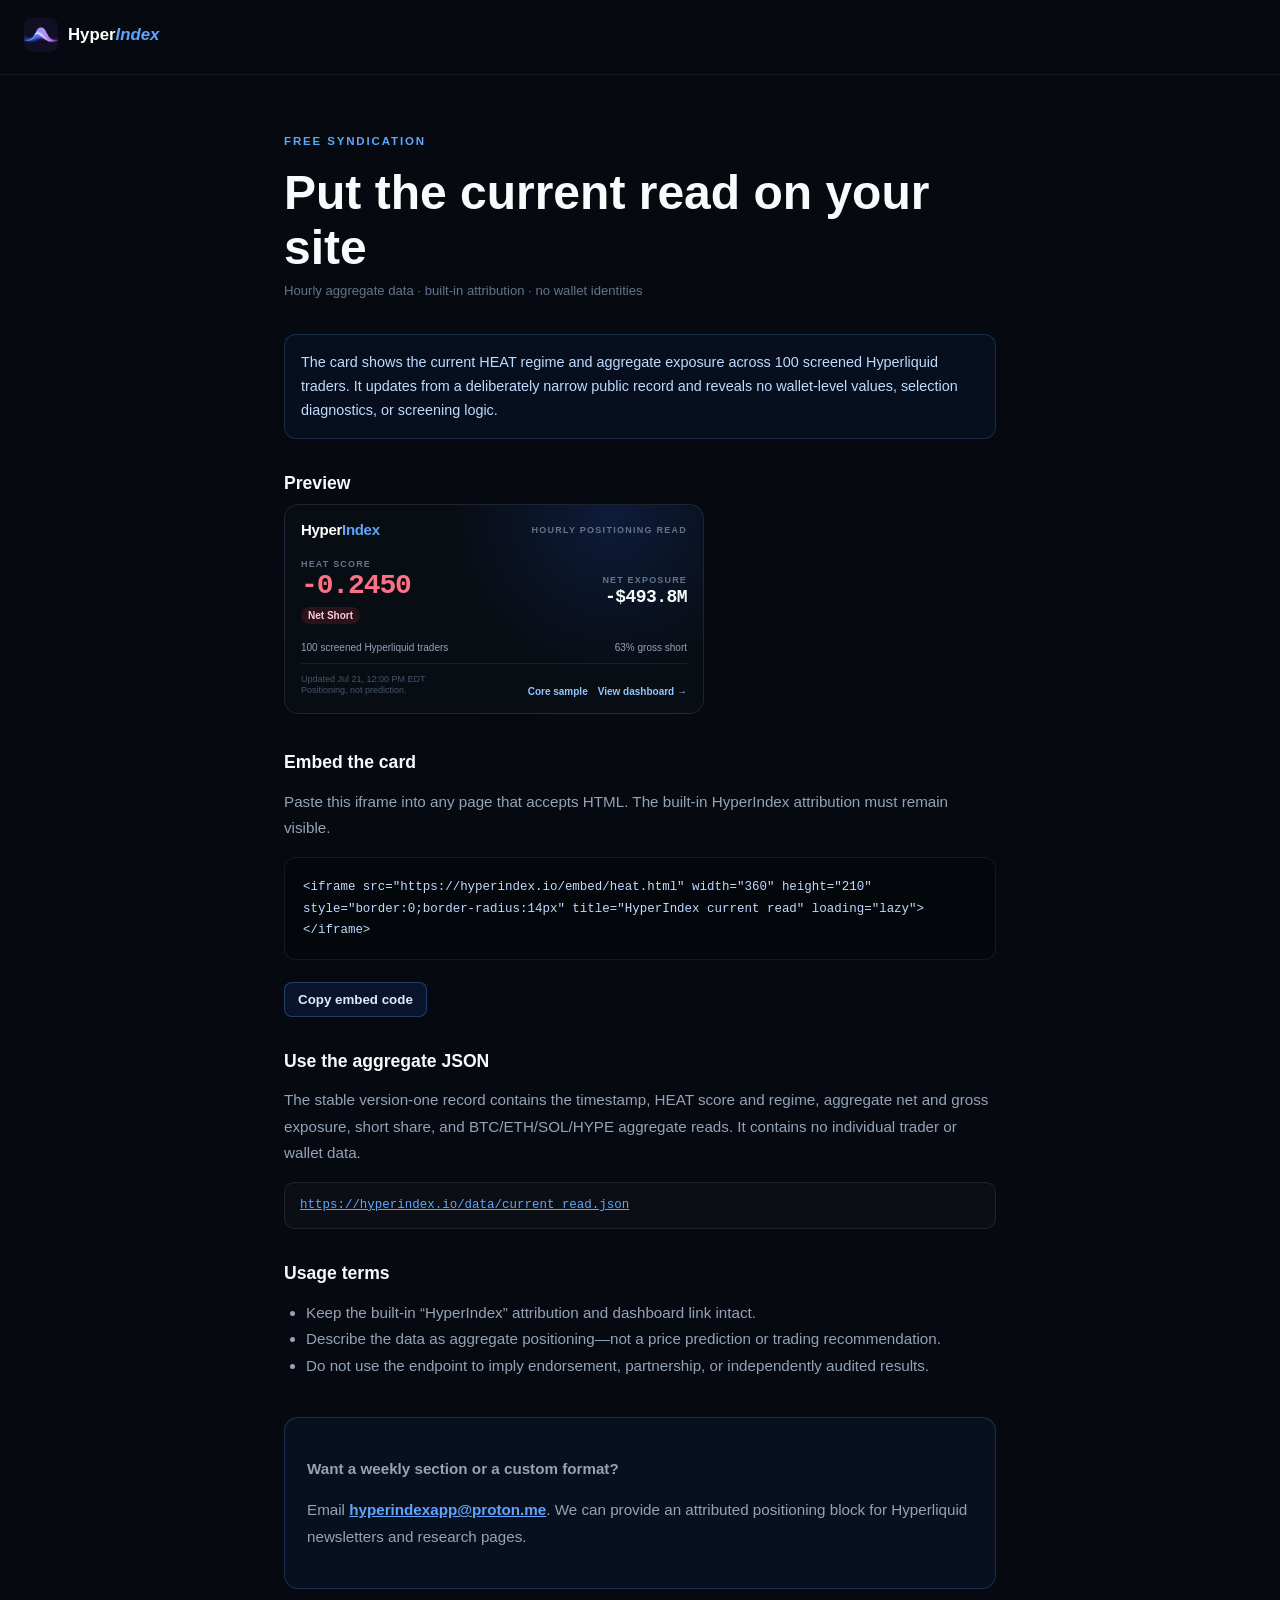
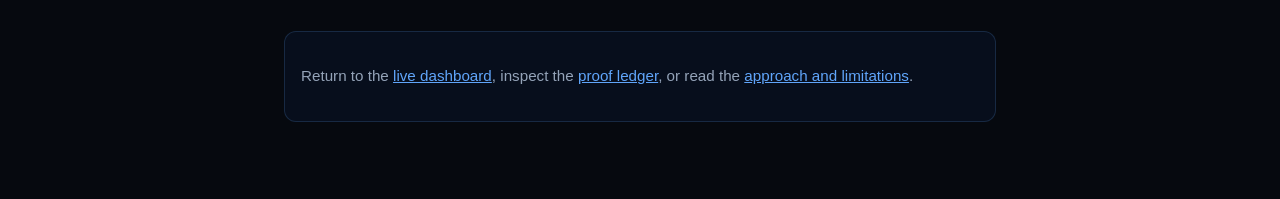
==== embed.html @ bd647b41 "site: publish privacy-safe current read embed" ====
<!DOCTYPE html>
<html lang="en">
<head>
    <meta charset="UTF-8">
    <meta name="viewport" content="width=device-width, initial-scale=1.0">
    <title>Embed the Current HyperIndex Read</title>
    <meta name="description" content="Add the hourly HyperIndex positioning read to a newsletter, research page, or community site with a privacy-safe embed or aggregate JSON endpoint.">
    <link rel="canonical" href="https://hyperindex.io/embed.html">
    <meta property="og:type" content="website">
    <meta property="og:url" content="https://hyperindex.io/embed.html">
    <meta property="og:title" content="Embed the Current HyperIndex Read">
    <meta property="og:description" content="A compact, hourly-updating read from 100 screened Hyperliquid traders.">
    <link rel="icon" type="image/jpeg" href="images/logo-icon.jpg">
    <link rel="stylesheet" href="legal.css">
    <style>
        .embed-preview { width: 100%; max-width: 420px; height: 210px; border: 0; border-radius: 14px; background: #080c13; }
        .code-shell { position: relative; margin: 14px 0; padding: 18px; border: 1px solid rgba(255,255,255,.08); border-radius: 12px; background: #03060a; overflow: auto; }
        .code-shell code { color: #bfdbfe; font: .78rem/1.65 ui-monospace, SFMono-Regular, Menlo, monospace; white-space: pre-wrap; word-break: break-word; }
        .copy-button { margin-top: 8px; padding: 9px 13px; border: 1px solid rgba(96,165,250,.3); border-radius: 8px; background: rgba(37,99,235,.12); color: #dbeafe; cursor: pointer; font-weight: 700; }
        .copy-button:hover { background: rgba(37,99,235,.2); }
        .endpoint { display: block; padding: 13px 15px; border: 1px solid rgba(255,255,255,.08); border-radius: 10px; background: rgba(255,255,255,.025); font: .78rem/1.5 ui-monospace, SFMono-Regular, Menlo, monospace; overflow-wrap: anywhere; }
    </style>
</head>
<body>
    <header class="legal-header">
        <a href="index.html" class="brand"><img src="images/logo-icon.jpg" alt=""><span>Hyper<em>Index</em></span></a>
    </header>
    <main class="legal-main">
        <p class="eyebrow">Free syndication</p>
        <h1>Put the current read on your site</h1>
        <div class="legal-meta">Hourly aggregate data · built-in attribution · no wallet identities</div>

        <div class="callout">The card shows the current HEAT regime and aggregate exposure across 100 screened Hyperliquid traders. It updates from a deliberately narrow public record and reveals no wallet-level values, selection diagnostics, or screening logic.</div>

        <h2>Preview</h2>
        <iframe class="embed-preview" src="embed/heat.html" title="HyperIndex current read" loading="lazy"></iframe>

        <h2>Embed the card</h2>
        <p>Paste this iframe into any page that accepts HTML. The built-in HyperIndex attribution must remain visible.</p>
        <div class="code-shell"><code id="embedCode">&lt;iframe src=&quot;https://hyperindex.io/embed/heat.html&quot; width=&quot;360&quot; height=&quot;210&quot; style=&quot;border:0;border-radius:14px&quot; title=&quot;HyperIndex current read&quot; loading=&quot;lazy&quot;&gt;&lt;/iframe&gt;</code></div>
        <button class="copy-button" id="copyButton" type="button">Copy embed code</button>

        <h2>Use the aggregate JSON</h2>
        <p>The stable version-one record contains the timestamp, HEAT score and regime, aggregate net and gross exposure, short share, and BTC/ETH/SOL/HYPE aggregate reads. It contains no individual trader or wallet data.</p>
        <a class="endpoint" href="data/current_read.json">https://hyperindex.io/data/current_read.json</a>

        <h2>Usage terms</h2>
        <ul>
            <li>Keep the built-in “HyperIndex” attribution and dashboard link intact.</li>
            <li>Describe the data as aggregate positioning—not a price prediction or trading recommendation.</li>
            <li>Do not use the endpoint to imply endorsement, partnership, or independently audited results.</li>
        </ul>

        <div class="method-cta">
            <p><strong>Want a weekly section or a custom format?</strong></p>
            <p>Email <a href="mailto:hyperindexapp@proton.me?subject=HyperIndex%20syndication">hyperindexapp@proton.me</a>. We can provide an attributed positioning block for Hyperliquid newsletters and research pages.</p>
        </div>

        <div class="legal-note"><p>Return to the <a href="index.html">live dashboard</a>, inspect the <a href="proof.html">proof ledger</a>, or read the <a href="methodology.html">approach and limitations</a>.</p></div>
    </main>
    <script>
        document.getElementById('copyButton').addEventListener('click', async () => {
            const button = document.getElementById('copyButton');
            const code = document.getElementById('embedCode');
            const value = code.textContent.trim();
            let copied = false;
            try {
                if (navigator.clipboard) {
                    await navigator.clipboard.writeText(value);
                    copied = true;
                }
            } catch (_error) {}
            if (!copied) {
                const range = document.createRange();
                range.selectNodeContents(code);
                const selection = window.getSelection();
                selection.removeAllRanges();
                selection.addRange(range);
                copied = document.execCommand('copy');
                selection.removeAllRanges();
            }
            button.textContent = copied ? 'Copied' : 'Select and copy the code above';
            window.setTimeout(() => { button.textContent = 'Copy embed code'; }, 2200);
        });
    </script>
</body>
</html>
---- legal.css ----
:root {
    color-scheme: dark;
    font-family: Inter, -apple-system, BlinkMacSystemFont, "Segoe UI", sans-serif;
    background: #06090f;
    color: #f8fafc;
}
* { box-sizing: border-box; }
body { margin: 0; background: #06090f; }
a { color: #60a5fa; }
.legal-header {
    border-bottom: 1px solid rgba(255,255,255,.06);
    padding: 18px 24px;
}
.legal-header a { color: #fff; text-decoration: none; font-weight: 700; }
.brand { display: inline-flex; align-items: center; gap: 10px; font-size: 1.05rem; }
.brand img { width: 34px; height: 34px; border-radius: 8px; }
.brand em { color: #60a5fa; font-weight: 700; }
.legal-main { max-width: 760px; margin: 0 auto; padding: 56px 24px 80px; }
.legal-main h1 { font-size: clamp(2rem, 5vw, 3rem); margin: 0 0 8px; }
.legal-main h2 { font-size: 1.1rem; margin: 34px 0 10px; }
.legal-main p, .legal-main li { color: #94a3b8; line-height: 1.75; font-size: .95rem; }
.legal-main ul { padding-left: 22px; }
.legal-meta { color: #64748b; font-size: .82rem; margin-bottom: 36px; }
.legal-note {
    margin-top: 42px;
    padding: 16px;
    border: 1px solid rgba(96,165,250,.18);
    background: rgba(37,99,235,.06);
    border-radius: 12px;
}
.legal-shell { max-width: 820px; margin: 0 auto; padding: 56px 24px 80px; }
.legal-card {
    padding: clamp(24px, 5vw, 48px);
    border: 1px solid rgba(255,255,255,.08);
    border-radius: 18px;
    background: rgba(255,255,255,.025);
}
.legal-card h1 { font-size: clamp(2rem, 6vw, 3.25rem); line-height: 1.08; margin: 0 0 16px; }
.legal-card h2 { font-size: 1.1rem; margin: 34px 0 10px; }
.legal-card p, .legal-card li { color: #94a3b8; line-height: 1.75; font-size: .95rem; }
.legal-card ol { padding-left: 22px; }
.legal-card li + li { margin-top: 8px; }
.eyebrow { margin: 0 0 14px !important; color: #60a5fa !important; font-size: .72rem !important; font-weight: 700; letter-spacing: .16em; text-transform: uppercase; }
.lede { font-size: 1.05rem !important; }
.callout {
    margin: 28px 0;
    padding: 16px;
    border: 1px solid rgba(96,165,250,.2);
    border-radius: 12px;
    background: rgba(37,99,235,.07);
    color: #bfdbfe;
    font-size: .9rem;
    line-height: 1.65;
}
.fine-print { margin-top: 36px; font-size: .78rem !important; color: #64748b !important; }
.hidden { display: none !important; }
.primary-action {
    display: inline-flex;
    align-items: center;
    justify-content: center;
    margin-top: 18px;
    padding: 13px 18px;
    border-radius: 10px;
    background: #2563eb;
    color: #fff;
    font-size: .92rem;
    font-weight: 700;
    text-decoration: none;
}
.primary-action:hover { background: #3b82f6; }
.activation-status { margin: 10px 0 0 !important; font-size: .78rem !important; color: #64748b !important; }
.method-grid {
    display: grid;
    grid-template-columns: repeat(2, minmax(0, 1fr));
    gap: 12px;
    margin: 20px 0 8px;
}
.method-stat {
    padding: 16px;
    border: 1px solid rgba(255,255,255,.08);
    border-radius: 12px;
    background: rgba(255,255,255,.025);
}
.method-stat strong {
    display: block;
    color: #f8fafc;
    font-size: 1.35rem;
    font-variant-numeric: tabular-nums;
}
.method-stat span { color: #64748b; font-size: .75rem; }
.formula {
    padding: 13px 15px;
    border-left: 2px solid rgba(96,165,250,.55);
    background: rgba(37,99,235,.05);
    color: #cbd5e1 !important;
}
.status-line { color: #86efac !important; font-weight: 600; }
.method-cta {
    margin-top: 38px;
    padding: 22px;
    border: 1px solid rgba(96,165,250,.22);
    background: rgba(37,99,235,.08);
    border-radius: 14px;
}
.method-cta a { font-weight: 700; }
@media (max-width: 560px) {
    .method-grid { grid-template-columns: 1fr; }
}
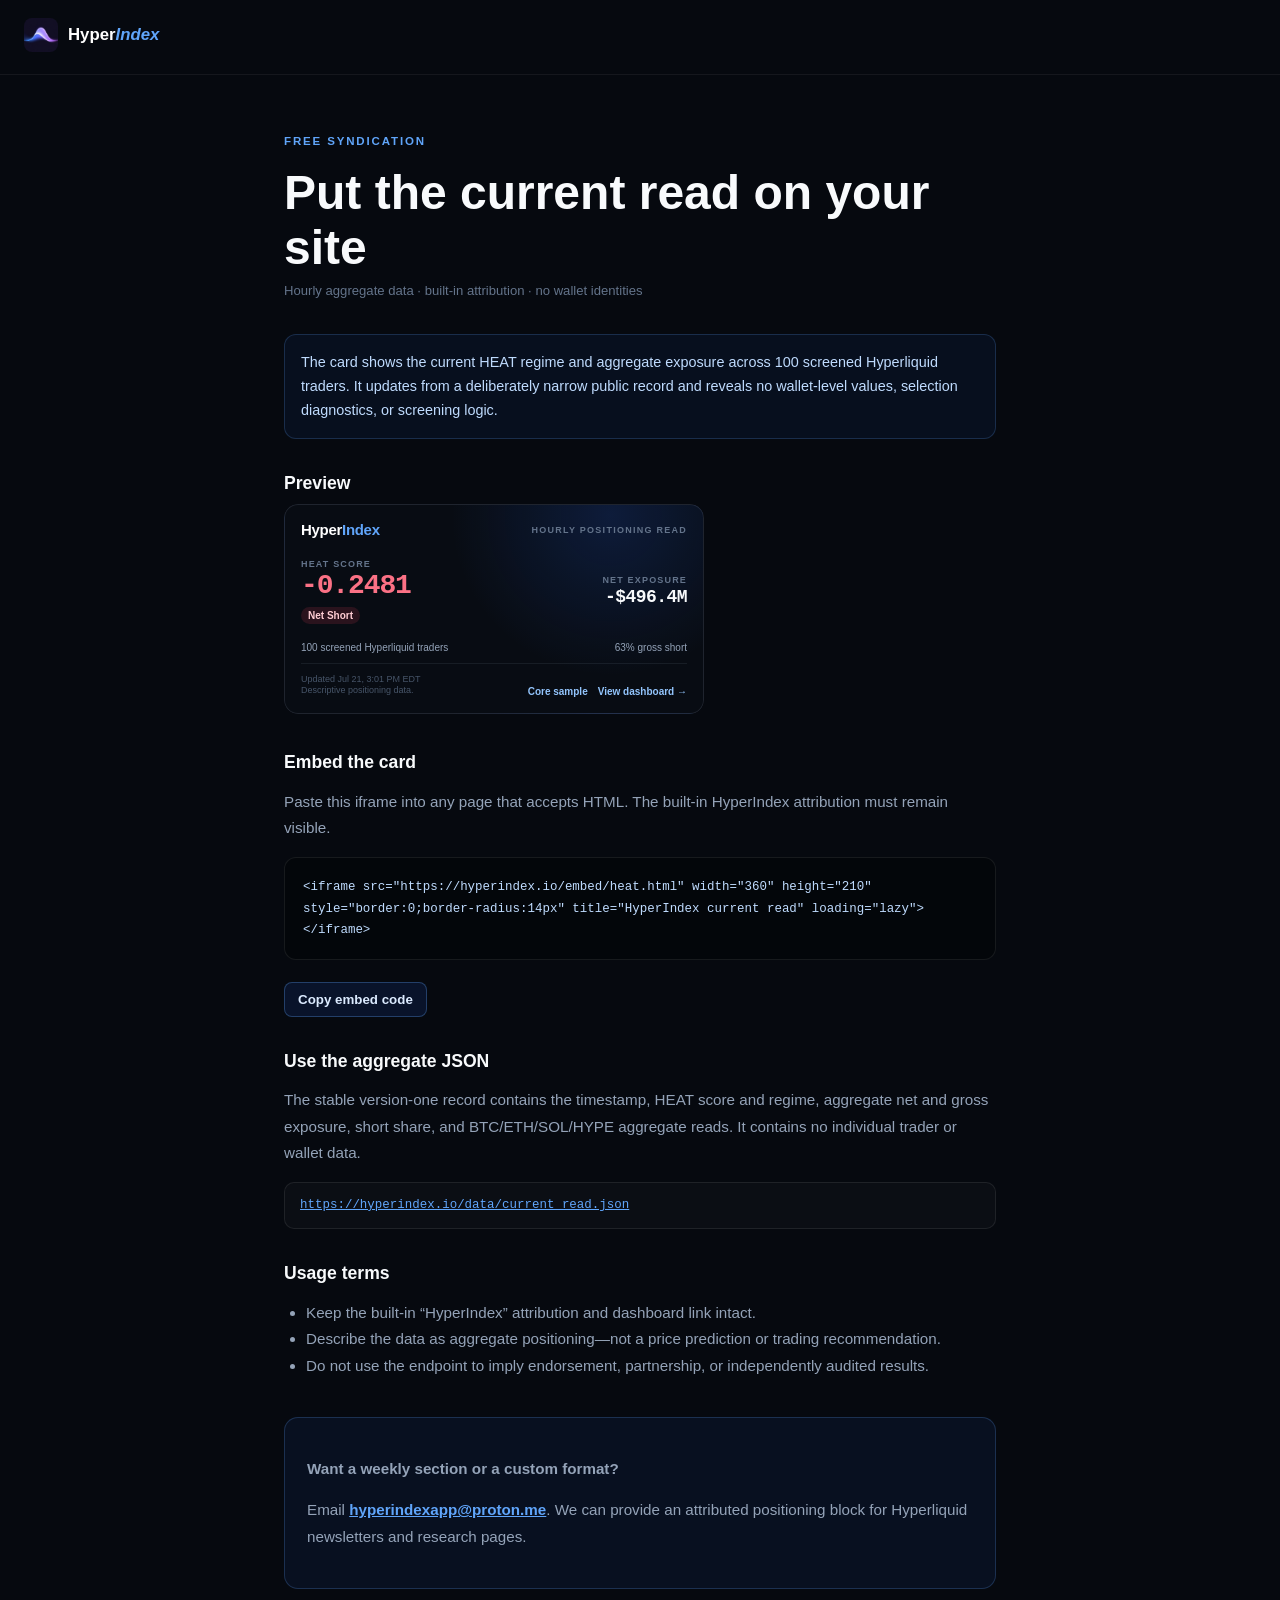
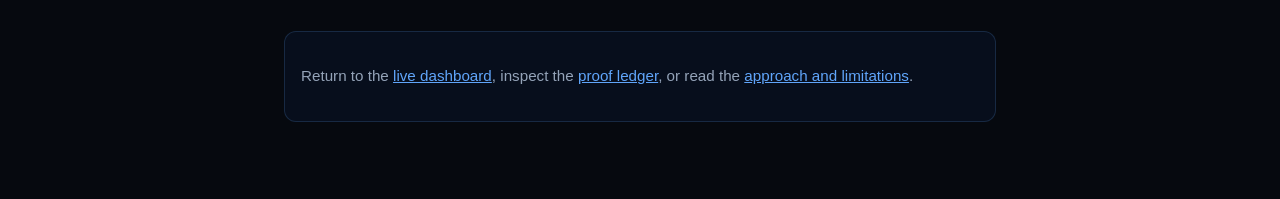
==== commit fbc5b394: "analytics: add privacy-safe GoatCounter tracking" ====
--- a/embed.html
+++ b/embed.html
@@ -20,6 +20,7 @@
         .copy-button:hover { background: rgba(37,99,235,.2); }
         .endpoint { display: block; padding: 13px 15px; border: 1px solid rgba(255,255,255,.08); border-radius: 10px; background: rgba(255,255,255,.025); font: .78rem/1.5 ui-monospace, SFMono-Regular, Menlo, monospace; overflow-wrap: anywhere; }
     </style>
+    <script defer src="analytics.js"></script>
 </head>
 <body>
     <header class="legal-header">
